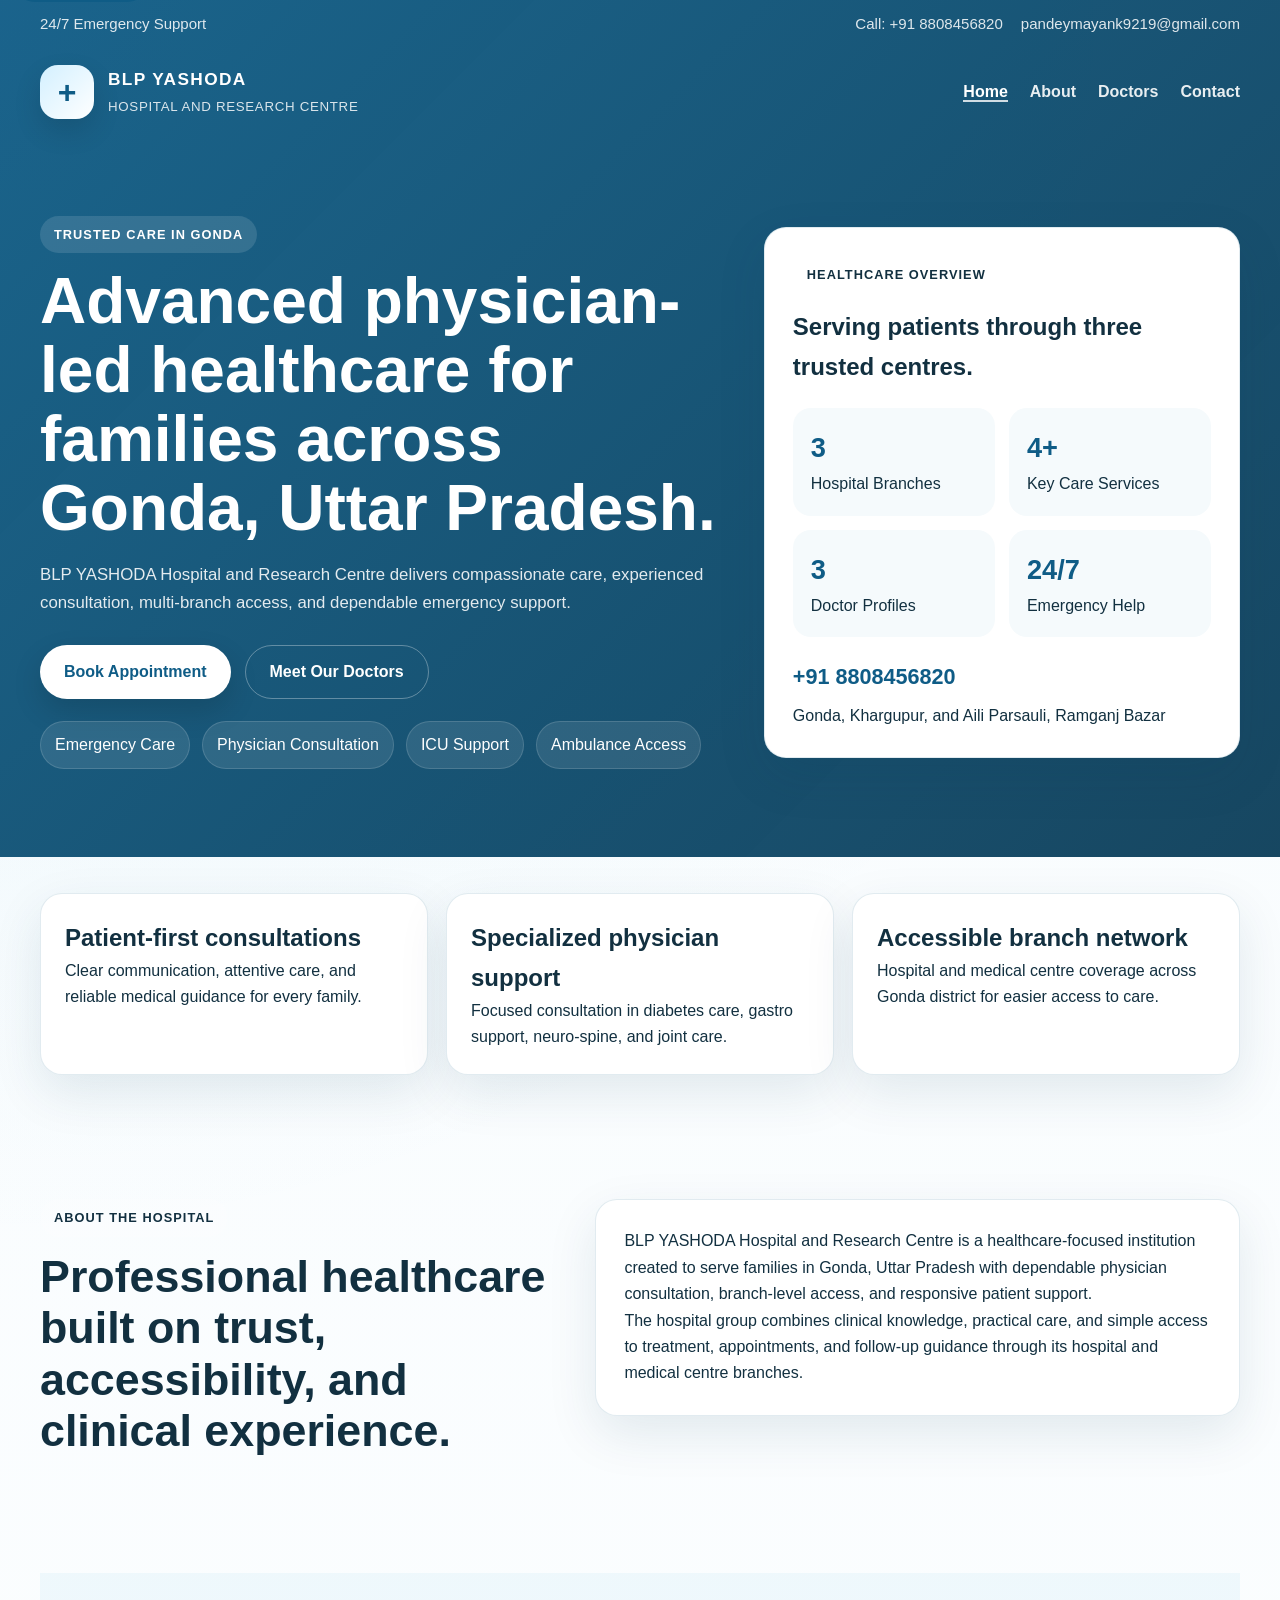
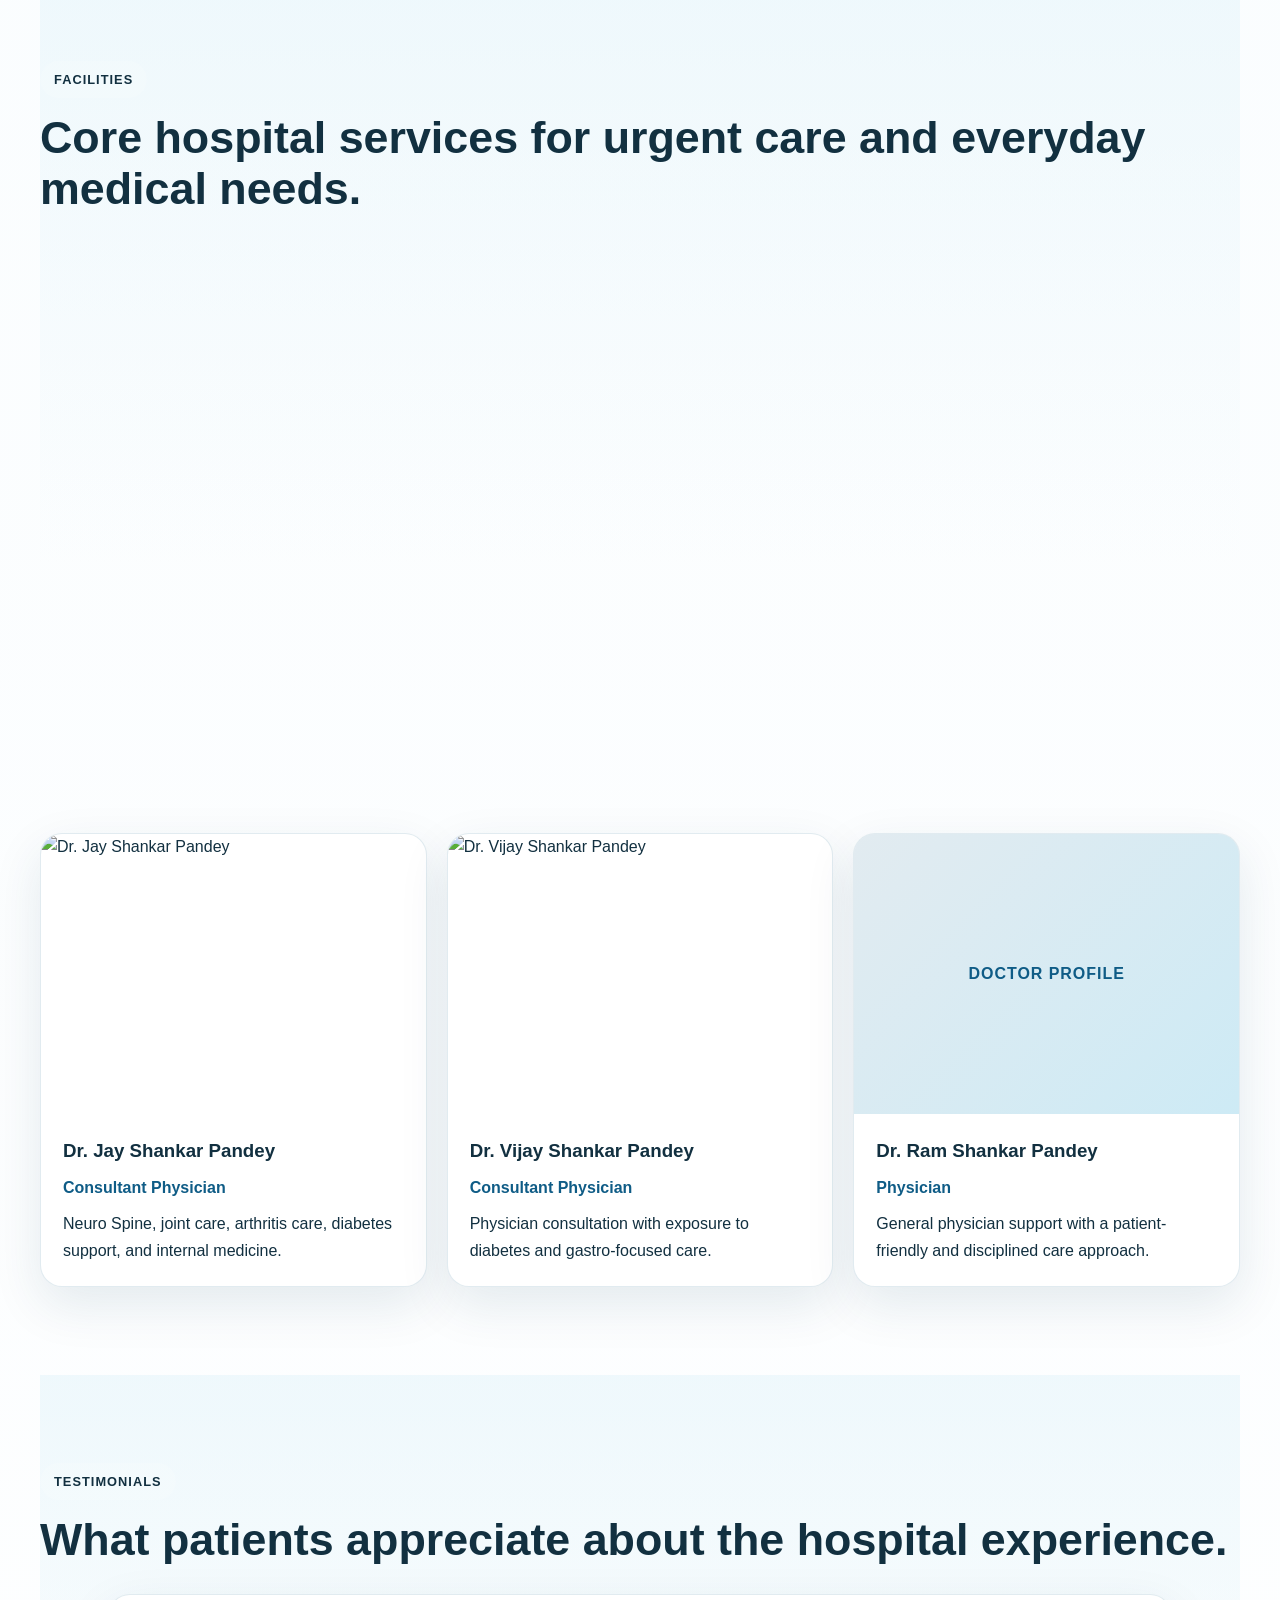
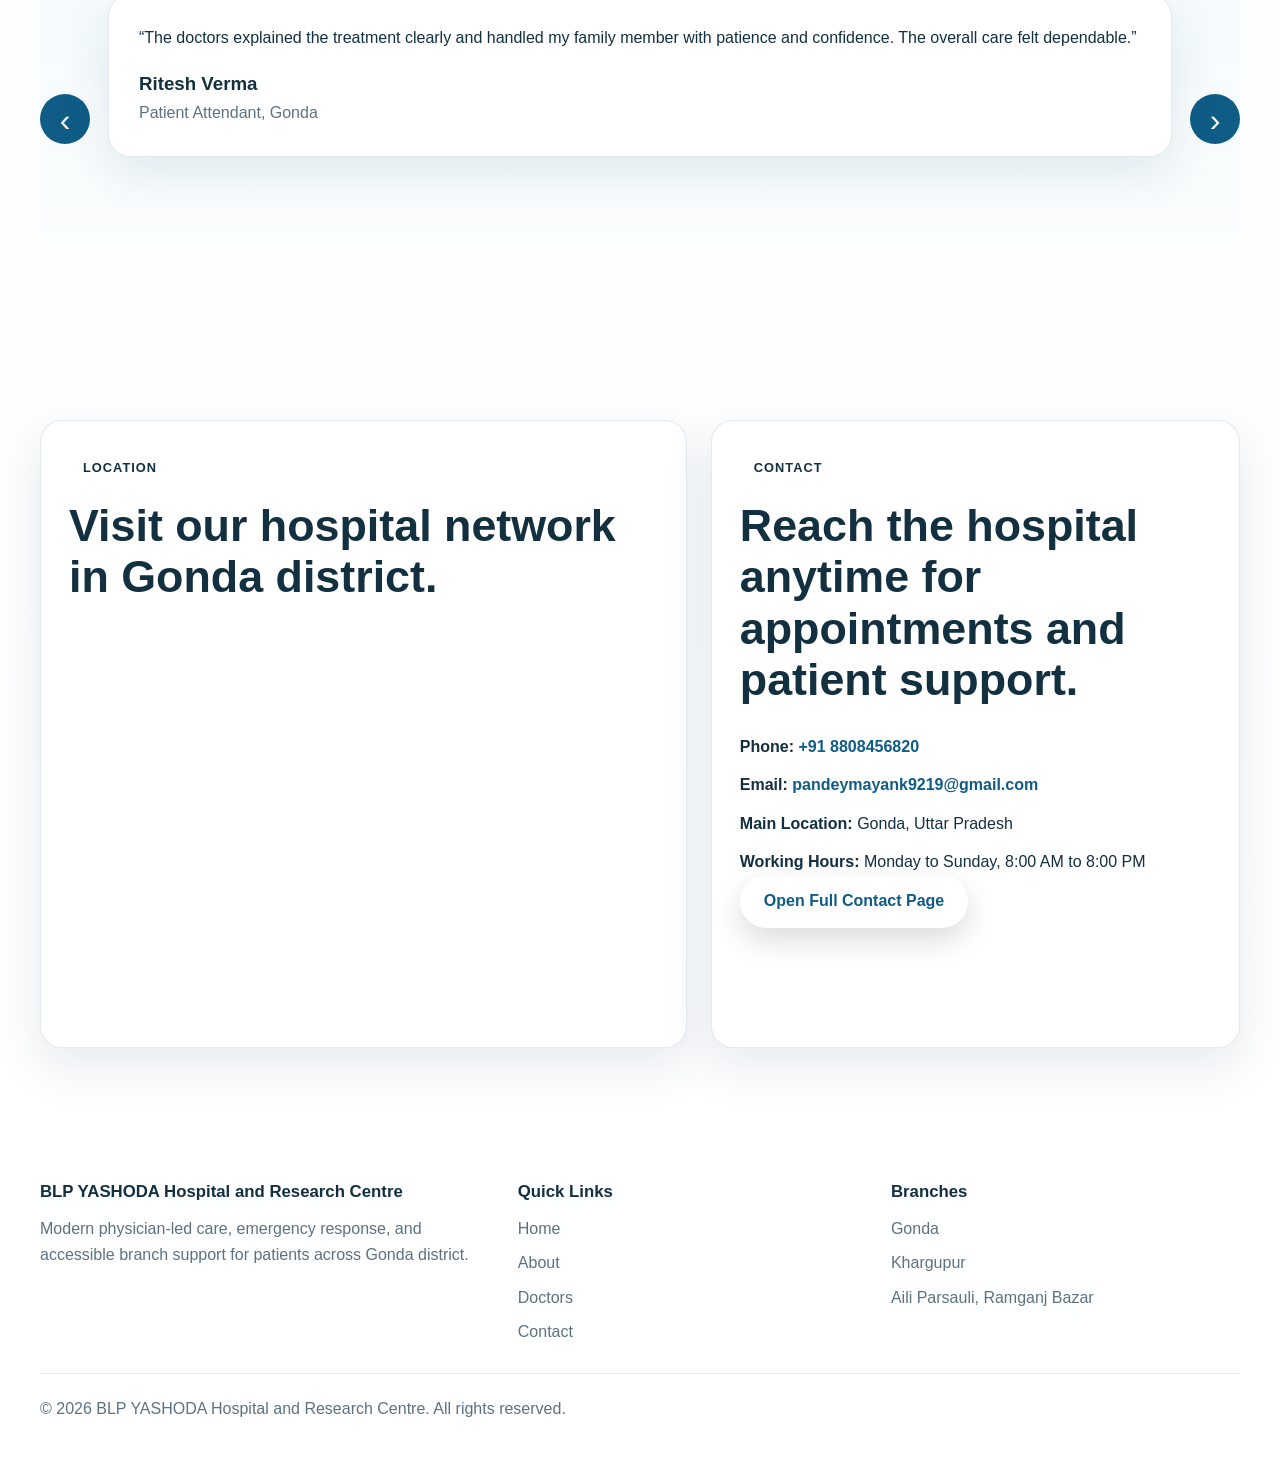
==== index.html @ 71843f6c "Add files via upload initial website upload" ====
<!DOCTYPE html>
<html lang="en">
  <head>
    <meta charset="UTF-8" />
    <meta name="viewport" content="width=device-width, initial-scale=1.0" />
    <title>BLP YASHODA Hospital and Research Centre | Gonda, Uttar Pradesh</title>
    <meta
      name="description"
      content="BLP YASHODA Hospital and Research Centre in Gonda, Uttar Pradesh offers physician care, diabetes support, neuro-spine consultation, emergency care, ICU, pharmacy, and ambulance services."
    />
    <meta
      name="keywords"
      content="hospital in Gonda, BLP YASHODA Hospital, physician, emergency care, ICU, ambulance, medical centre"
    />
    <meta name="theme-color" content="#0f5c86" />
    <link rel="icon" type="image/svg+xml" href="favicon.svg" />
    <link rel="stylesheet" href="style.css" />
  </head>
  <body>
    <a class="skip-link" href="#main-content">Skip to content</a>

    <header class="site-header">
      <div class="topbar">
        <p>24/7 Emergency Support</p>
        <div class="topbar-links">
          <a href="tel:+918808456820">Call: +91 8808456820</a>
          <a href="mailto:pandeymayank9219@gmail.com">pandeymayank9219@gmail.com</a>
        </div>
      </div>

      <nav class="navbar">
        <a href="index.html" class="brand" aria-label="BLP YASHODA home">
          <span class="brand-icon" aria-hidden="true">+</span>
          <span>
            <strong>BLP YASHODA</strong>
            <small>Hospital and Research Centre</small>
          </span>
        </a>

        <button class="menu-toggle" id="menuToggle" aria-label="Toggle navigation">
          Menu
        </button>

        <ul class="nav-links" id="navLinks">
          <li><a href="index.html" aria-current="page">Home</a></li>
          <li><a href="about.html">About</a></li>
          <li><a href="doctors.html">Doctors</a></li>
          <li><a href="contact.html">Contact</a></li>
        </ul>
      </nav>

      <section class="hero section">
        <div class="hero-copy reveal">
          <p class="eyebrow">Trusted Care in Gonda</p>
          <h1>Advanced physician-led healthcare for families across Gonda, Uttar Pradesh.</h1>
          <p class="hero-description">
            BLP YASHODA Hospital and Research Centre delivers compassionate care,
            experienced consultation, multi-branch access, and dependable emergency support.
          </p>
          <div class="hero-actions">
            <a class="button button-primary" href="contact.html">Book Appointment</a>
            <a class="button button-secondary" href="doctors.html">Meet Our Doctors</a>
          </div>
          <div class="hero-points">
            <span>Emergency Care</span>
            <span>Physician Consultation</span>
            <span>ICU Support</span>
            <span>Ambulance Access</span>
          </div>
        </div>

        <aside class="hero-panel reveal">
          <div class="hero-panel-card">
            <p class="eyebrow">Healthcare Overview</p>
            <h2>Serving patients through three trusted centres.</h2>
            <div class="stats-grid">
              <article>
                <strong>3</strong>
                <span>Hospital Branches</span>
              </article>
              <article>
                <strong>4+</strong>
                <span>Key Care Services</span>
              </article>
              <article>
                <strong>3</strong>
                <span>Doctor Profiles</span>
              </article>
              <article>
                <strong>24/7</strong>
                <span>Emergency Help</span>
              </article>
            </div>
            <div class="hero-panel-contact">
              <a href="tel:+918808456820">+91 8808456820</a>
              <p>Gonda, Khargupur, and Aili Parsauli, Ramganj Bazar</p>
            </div>
          </div>
        </aside>
      </section>
    </header>

    <main id="main-content">
      <section class="trust-band section compact-section reveal">
        <article>
          <h2>Patient-first consultations</h2>
          <p>Clear communication, attentive care, and reliable medical guidance for every family.</p>
        </article>
        <article>
          <h2>Specialized physician support</h2>
          <p>Focused consultation in diabetes care, gastro support, neuro-spine, and joint care.</p>
        </article>
        <article>
          <h2>Accessible branch network</h2>
          <p>Hospital and medical centre coverage across Gonda district for easier access to care.</p>
        </article>
      </section>

      <section class="section section-split">
        <div class="section-heading reveal">
          <p class="eyebrow">About The Hospital</p>
          <h2>Professional healthcare built on trust, accessibility, and clinical experience.</h2>
        </div>
        <div class="content-card reveal">
          <p>
            BLP YASHODA Hospital and Research Centre is a healthcare-focused institution
            created to serve families in Gonda, Uttar Pradesh with dependable physician
            consultation, branch-level access, and responsive patient support.
          </p>
          <p>
            The hospital group combines clinical knowledge, practical care, and simple
            access to treatment, appointments, and follow-up guidance through its hospital
            and medical centre branches.
          </p>
        </div>
      </section>

      <section class="section facilities-section">
        <div class="section-heading reveal">
          <p class="eyebrow">Facilities</p>
          <h2>Core hospital services for urgent care and everyday medical needs.</h2>
        </div>
        <div class="facility-grid">
          <article class="feature-card reveal">
            <div class="feature-icon" aria-hidden="true">+</div>
            <h3>Emergency Service</h3>
            <p>Fast physician coordination and immediate support for urgent patient needs.</p>
          </article>
          <article class="feature-card reveal">
            <div class="feature-icon" aria-hidden="true">ICU</div>
            <h3>ICU Support</h3>
            <p>Care-ready support for serious medical conditions requiring close observation.</p>
          </article>
          <article class="feature-card reveal">
            <div class="feature-icon" aria-hidden="true">Rx</div>
            <h3>Pharmacy</h3>
            <p>Convenient medicine support for prescribed treatment and follow-up care.</p>
          </article>
          <article class="feature-card reveal">
            <div class="feature-icon" aria-hidden="true">Amb</div>
            <h3>Ambulance</h3>
            <p>Accessible transport support for emergency transfer and urgent patient movement.</p>
          </article>
        </div>
      </section>

      <section class="section doctors-preview">
        <div class="section-heading reveal">
          <p class="eyebrow">Doctors</p>
          <h2>Experienced doctors with strong physician and specialty backgrounds.</h2>
        </div>
        <div class="doctor-grid">
          <article class="doctor-card reveal">
            <img src="images/dr-jay-shankar-pandey.jpeg" alt="Dr. Jay Shankar Pandey" />
            <div class="doctor-card-body">
              <h3>Dr. Jay Shankar Pandey</h3>
              <p class="doctor-role">Consultant Physician</p>
              <p>Neuro Spine, joint care, arthritis care, diabetes support, and internal medicine.</p>
            </div>
          </article>
          <article class="doctor-card reveal">
            <img src="images/dr-vijay-shankar-pandey.jpeg" alt="Dr. Vijay Shankar Pandey" />
            <div class="doctor-card-body">
              <h3>Dr. Vijay Shankar Pandey</h3>
              <p class="doctor-role">Consultant Physician</p>
              <p>Physician consultation with exposure to diabetes and gastro-focused care.</p>
            </div>
          </article>
          <article class="doctor-card reveal">
            <div class="doctor-photo-placeholder" aria-hidden="true">Doctor Profile</div>
            <div class="doctor-card-body">
              <h3>Dr. Ram Shankar Pandey</h3>
              <p class="doctor-role">Physician</p>
              <p>General physician support with a patient-friendly and disciplined care approach.</p>
            </div>
          </article>
        </div>
      </section>

      <section class="section testimonials-section">
        <div class="section-heading reveal">
          <p class="eyebrow">Testimonials</p>
          <h2>What patients appreciate about the hospital experience.</h2>
        </div>
        <div class="testimonial-slider reveal" aria-label="Patient testimonials">
          <button class="slider-button" id="prevTestimonial" aria-label="Previous testimonial">
            ‹
          </button>
          <div class="testimonial-track" id="testimonialTrack">
            <article class="testimonial-card is-active">
              <p>
                “The doctors explained the treatment clearly and handled my family member
                with patience and confidence. The overall care felt dependable.”
              </p>
              <h3>Ritesh Verma</h3>
              <span>Patient Attendant, Gonda</span>
            </article>
            <article class="testimonial-card">
              <p>
                “We received quick consultation and proper guidance. The hospital staff
                remained supportive from first checkup to follow-up.”
              </p>
              <h3>Shalini Mishra</h3>
              <span>Patient Family Member, Khargupur</span>
            </article>
            <article class="testimonial-card">
              <p>
                “Accessible branches and a professional medical approach made it easier
                for us to continue treatment without confusion.”
              </p>
              <h3>Amit Pandey</h3>
              <span>Local Resident, Ramganj Bazar</span>
            </article>
          </div>
          <button class="slider-button" id="nextTestimonial" aria-label="Next testimonial">
            ›
          </button>
        </div>
      </section>

      <section class="section map-and-contact">
        <div class="map-card reveal">
          <div class="section-heading">
            <p class="eyebrow">Location</p>
            <h2>Visit our hospital network in Gonda district.</h2>
          </div>
          <iframe
            title="BLP YASHODA Hospital location map"
            src="https://www.google.com/maps?q=Gonda%20Uttar%20Pradesh&output=embed"
            loading="lazy"
            referrerpolicy="no-referrer-when-downgrade"
          ></iframe>
        </div>

        <div class="contact-summary reveal">
          <div class="section-heading">
            <p class="eyebrow">Contact</p>
            <h2>Reach the hospital anytime for appointments and patient support.</h2>
          </div>
          <ul class="contact-list">
            <li><strong>Phone:</strong> <a href="tel:+918808456820">+91 8808456820</a></li>
            <li>
              <strong>Email:</strong>
              <a href="mailto:pandeymayank9219@gmail.com">pandeymayank9219@gmail.com</a>
            </li>
            <li><strong>Main Location:</strong> Gonda, Uttar Pradesh</li>
            <li><strong>Working Hours:</strong> Monday to Sunday, 8:00 AM to 8:00 PM</li>
          </ul>
          <a class="button button-primary" href="contact.html">Open Full Contact Page</a>
        </div>
      </section>
    </main>

    <footer class="site-footer">
      <div class="footer-grid">
        <section>
          <h2>BLP YASHODA Hospital and Research Centre</h2>
          <p>
            Modern physician-led care, emergency response, and accessible branch
            support for patients across Gonda district.
          </p>
        </section>
        <section>
          <h2>Quick Links</h2>
          <a href="index.html">Home</a>
          <a href="about.html">About</a>
          <a href="doctors.html">Doctors</a>
          <a href="contact.html">Contact</a>
        </section>
        <section>
          <h2>Branches</h2>
          <p>Gonda</p>
          <p>Khargupur</p>
          <p>Aili Parsauli, Ramganj Bazar</p>
        </section>
      </div>
      <p class="footer-note">© 2026 BLP YASHODA Hospital and Research Centre. All rights reserved.</p>
    </footer>

    <script src="script.js"></script>
  </body>
</html>
---- style.css ----
:root {
  --primary: #0f5c86;
  --primary-dark: #083b57;
  --secondary: #1da1d2;
  --accent: #e9f6fb;
  --surface: #ffffff;
  --surface-muted: #f5fafc;
  --text: #123040;
  --text-soft: #5d7280;
  --border: rgba(15, 92, 134, 0.12);
  --shadow: 0 18px 50px rgba(8, 59, 87, 0.1);
  --radius: 22px;
  --container: 1200px;
}

* {
  box-sizing: border-box;
  margin: 0;
  padding: 0;
}

html {
  scroll-behavior: smooth;
}

body {
  font-family: "Segoe UI", Tahoma, Geneva, Verdana, sans-serif;
  color: var(--text);
  background:
    radial-gradient(circle at top left, rgba(29, 161, 210, 0.08), transparent 26%),
    linear-gradient(180deg, #f8fcfe 0%, #ffffff 100%);
  line-height: 1.65;
}

img {
  max-width: 100%;
  display: block;
}

a {
  color: inherit;
  text-decoration: none;
}

button,
input,
select,
textarea {
  font: inherit;
}

.skip-link {
  position: absolute;
  left: 12px;
  top: -44px;
  z-index: 1000;
  padding: 10px 16px;
  border-radius: 999px;
  background: var(--primary);
  color: #fff;
}

.skip-link:focus {
  top: 12px;
}

.site-header {
  background:
    linear-gradient(135deg, rgba(15, 92, 134, 0.95), rgba(8, 59, 87, 0.94)),
    radial-gradient(circle at top right, rgba(255, 255, 255, 0.08), transparent 30%);
  color: #fff;
}

.site-header-inner {
  padding-bottom: 24px;
}

.topbar,
.navbar,
.section,
.site-footer {
  width: min(var(--container), calc(100% - 32px));
  margin: 0 auto;
}

.topbar {
  display: flex;
  justify-content: space-between;
  align-items: center;
  gap: 20px;
  padding: 12px 0;
  font-size: 0.94rem;
  color: rgba(255, 255, 255, 0.86);
}

.topbar-links {
  display: flex;
  gap: 18px;
  flex-wrap: wrap;
}

.navbar {
  display: flex;
  justify-content: space-between;
  align-items: center;
  gap: 28px;
  padding: 16px 0 8px;
}

.brand {
  display: flex;
  align-items: center;
  gap: 14px;
}

.brand strong {
  display: block;
  letter-spacing: 0.08em;
  font-size: 1.08rem;
}

.brand small {
  color: rgba(255, 255, 255, 0.84);
  letter-spacing: 0.05em;
  text-transform: uppercase;
}

.brand-icon {
  display: grid;
  place-items: center;
  width: 54px;
  height: 54px;
  border-radius: 18px;
  background: linear-gradient(135deg, #d3f0ff, #ffffff);
  color: var(--primary);
  font-size: 2rem;
  font-weight: 800;
  box-shadow: 0 12px 28px rgba(0, 0, 0, 0.12);
}

.nav-links {
  display: flex;
  list-style: none;
  gap: 22px;
  align-items: center;
}

.nav-links a {
  color: rgba(255, 255, 255, 0.9);
  font-weight: 600;
}

.nav-links a[aria-current="page"] {
  color: #fff;
  border-bottom: 2px solid rgba(255, 255, 255, 0.8);
}

.menu-toggle {
  display: none;
  border: 1px solid rgba(255, 255, 255, 0.28);
  background: transparent;
  color: #fff;
  border-radius: 999px;
  padding: 10px 16px;
  cursor: pointer;
}

.section {
  padding: 88px 0;
}

.compact-section {
  padding-top: 36px;
  padding-bottom: 36px;
}

.hero {
  display: grid;
  grid-template-columns: 1.3fr 0.9fr;
  gap: 36px;
  align-items: center;
}

.hero-copy h1,
.inner-hero-copy h1 {
  font-size: clamp(2.4rem, 5vw, 4.5rem);
  line-height: 1.08;
  margin-bottom: 18px;
}

.hero-description,
.inner-hero-copy p:last-child {
  max-width: 720px;
  color: rgba(255, 255, 255, 0.88);
  font-size: 1.05rem;
}

.eyebrow {
  display: inline-flex;
  align-items: center;
  gap: 8px;
  margin-bottom: 14px;
  border-radius: 999px;
  background: rgba(255, 255, 255, 0.12);
  padding: 8px 14px;
  text-transform: uppercase;
  letter-spacing: 0.08em;
  font-size: 0.8rem;
  font-weight: 700;
}

.section-heading {
  margin-bottom: 28px;
}

.section-heading h2 {
  font-size: clamp(1.8rem, 4vw, 2.8rem);
  line-height: 1.15;
}

.hero-actions,
.cta-actions {
  display: flex;
  gap: 14px;
  flex-wrap: wrap;
  margin-top: 28px;
}

.button {
  display: inline-flex;
  align-items: center;
  justify-content: center;
  padding: 13px 24px;
  border-radius: 999px;
  font-weight: 700;
  transition: transform 0.2s ease, box-shadow 0.2s ease, background 0.2s ease;
}

.button:hover {
  transform: translateY(-2px);
}

.button-primary {
  background: #fff;
  color: var(--primary);
  box-shadow: 0 12px 30px rgba(0, 0, 0, 0.14);
}

.button-secondary {
  border: 1px solid rgba(255, 255, 255, 0.32);
  color: #fff;
}

.alt-outline {
  border-color: rgba(15, 92, 134, 0.24);
  color: var(--primary);
  background: transparent;
}

.hero-points {
  display: flex;
  flex-wrap: wrap;
  gap: 12px;
  margin-top: 22px;
}

.hero-points span {
  border-radius: 999px;
  padding: 10px 14px;
  background: rgba(255, 255, 255, 0.1);
  border: 1px solid rgba(255, 255, 255, 0.14);
}

.hero-panel-card,
.content-card,
.feature-card,
.doctor-card,
.testimonial-card,
.contact-summary,
.map-card,
.appointment-panel,
.contact-panel,
.branch-card,
.faq-card,
.doctor-profile-card,
.cta-card,
.trust-band article {
  background: var(--surface);
  border: 1px solid var(--border);
  border-radius: var(--radius);
  box-shadow: var(--shadow);
}

.hero-panel-card {
  padding: 28px;
  color: var(--text);
}

.stats-grid {
  display: grid;
  grid-template-columns: repeat(2, 1fr);
  gap: 14px;
  margin-top: 22px;
}

.stats-grid article {
  background: var(--surface-muted);
  border-radius: 18px;
  padding: 18px;
}

.stats-grid strong {
  display: block;
  color: var(--primary);
  font-size: 1.7rem;
}

.hero-panel-contact {
  margin-top: 22px;
}

.hero-panel-contact a {
  display: inline-block;
  font-size: 1.35rem;
  font-weight: 800;
  color: var(--primary);
  margin-bottom: 8px;
}

.trust-band {
  display: grid;
  grid-template-columns: repeat(3, 1fr);
  gap: 18px;
}

.trust-band article {
  padding: 24px;
}

.section-split {
  display: grid;
  grid-template-columns: 0.9fr 1.1fr;
  gap: 28px;
  align-items: start;
}

.content-card {
  padding: 28px;
}

.facilities-section,
.testimonials-section,
.faq-section {
  background: linear-gradient(180deg, rgba(233, 246, 251, 0.7), rgba(255, 255, 255, 0));
}

.facility-grid,
.doctor-grid,
.faq-grid {
  display: grid;
  grid-template-columns: repeat(4, 1fr);
  gap: 20px;
}

.feature-card,
.doctor-card,
.faq-card {
  padding: 24px;
}

.feature-icon {
  display: inline-grid;
  place-items: center;
  width: 56px;
  height: 56px;
  border-radius: 18px;
  margin-bottom: 16px;
  background: linear-gradient(135deg, var(--primary), var(--secondary));
  color: #fff;
  font-weight: 800;
}

.doctor-grid {
  grid-template-columns: repeat(3, 1fr);
}

.doctor-card {
  overflow: hidden;
  padding: 0;
}

.doctor-card img {
  width: 100%;
  height: 280px;
  object-fit: cover;
  object-position: center top;
}

.doctor-card-body {
  padding: 22px;
}

.doctor-role {
  color: var(--primary);
  font-weight: 700;
  margin: 8px 0 10px;
}

.doctor-photo-placeholder {
  display: grid;
  place-items: center;
  min-height: 280px;
  background:
    linear-gradient(135deg, rgba(15, 92, 134, 0.12), rgba(29, 161, 210, 0.22));
  color: var(--primary);
  font-weight: 700;
  letter-spacing: 0.06em;
  text-transform: uppercase;
}

.doctor-photo-placeholder-large {
  min-height: 360px;
}

.testimonial-slider {
  display: grid;
  grid-template-columns: auto 1fr auto;
  gap: 18px;
  align-items: center;
}

.testimonial-track {
  position: relative;
  min-height: 250px;
}

.testimonial-card {
  position: absolute;
  inset: 0;
  padding: 30px;
  opacity: 0;
  transform: translateY(10px);
  transition: opacity 0.35s ease, transform 0.35s ease;
}

.testimonial-card.is-active {
  opacity: 1;
  transform: translateY(0);
  position: relative;
}

.testimonial-card h3 {
  margin-top: 18px;
}

.testimonial-card span {
  color: var(--text-soft);
}

.slider-button {
  width: 50px;
  height: 50px;
  border: none;
  border-radius: 50%;
  background: var(--primary);
  color: #fff;
  font-size: 2rem;
  cursor: pointer;
}

.map-and-contact,
.contact-page-grid {
  display: grid;
  grid-template-columns: 1.1fr 0.9fr;
  gap: 24px;
}

.map-card,
.contact-summary,
.appointment-panel,
.contact-panel {
  padding: 28px;
}

.map-card iframe {
  width: 100%;
  min-height: 380px;
  border: 0;
  border-radius: 20px;
}

.contact-list,
.detail-list {
  list-style: none;
  display: grid;
  gap: 12px;
}

.contact-list a {
  color: var(--primary);
  font-weight: 600;
}

.branch-grid {
  display: grid;
  grid-template-columns: repeat(3, 1fr);
  gap: 20px;
}

.branch-card {
  padding: 24px;
}

.form-grid {
  display: grid;
  grid-template-columns: repeat(2, 1fr);
  gap: 18px;
}

.form-grid label {
  display: grid;
  gap: 8px;
  color: var(--text);
  font-weight: 600;
}

.form-full {
  grid-column: 1 / -1;
}

.appointment-form input,
.appointment-form select,
.appointment-form textarea {
  border: 1px solid rgba(18, 48, 64, 0.12);
  border-radius: 16px;
  padding: 14px 16px;
  background: #fff;
}

.appointment-form input:focus,
.appointment-form select:focus,
.appointment-form textarea:focus {
  outline: 2px solid rgba(29, 161, 210, 0.22);
  border-color: rgba(15, 92, 134, 0.26);
}

.full-width {
  width: 100%;
  margin-top: 18px;
}

.form-message {
  min-height: 24px;
  margin-top: 14px;
  color: var(--primary);
  font-weight: 700;
}

.emergency-box {
  margin-top: 24px;
  padding: 24px;
  border-radius: 20px;
  background: linear-gradient(135deg, rgba(15, 92, 134, 0.08), rgba(29, 161, 210, 0.14));
}

.doctors-page-grid {
  display: grid;
  gap: 24px;
}

.doctor-profile-card {
  display: grid;
  grid-template-columns: 280px 1fr;
  gap: 24px;
  padding: 24px;
}

.doctor-profile-card img {
  width: 100%;
  height: 360px;
  object-fit: cover;
  border-radius: 18px;
}

.doctor-profile-content h2 {
  margin-bottom: 6px;
}

.cta-card {
  padding: 28px 30px;
  display: grid;
  grid-template-columns: 1.2fr 0.8fr;
  gap: 20px;
  align-items: center;
}

.site-footer {
  padding: 42px 0 34px;
}

.footer-grid {
  display: grid;
  grid-template-columns: 1.3fr 1fr 1fr;
  gap: 24px;
}

.footer-grid h2 {
  font-size: 1.05rem;
  margin-bottom: 10px;
}

.footer-grid a,
.footer-grid p {
  display: block;
  color: var(--text-soft);
  margin-top: 8px;
}

.footer-note {
  margin-top: 28px;
  padding-top: 22px;
  border-top: 1px solid var(--border);
  color: var(--text-soft);
}

.reveal {
  opacity: 0;
  transform: translateY(28px);
  transition: opacity 0.55s ease, transform 0.55s ease;
}

.reveal.is-visible {
  opacity: 1;
  transform: translateY(0);
}

@media (max-width: 1100px) {
  .hero,
  .map-and-contact,
  .contact-page-grid,
  .section-split,
  .cta-card,
  .doctor-profile-card {
    grid-template-columns: 1fr;
  }

  .facility-grid,
  .faq-grid {
    grid-template-columns: repeat(2, 1fr);
  }

  .doctor-grid,
  .branch-grid,
  .footer-grid,
  .trust-band {
    grid-template-columns: 1fr;
  }
}

@media (max-width: 760px) {
  .topbar,
  .navbar {
    flex-direction: column;
    align-items: flex-start;
  }

  .menu-toggle {
    display: inline-flex;
  }

  .nav-links {
    display: none;
    width: 100%;
    flex-direction: column;
    align-items: flex-start;
    padding: 16px;
    background: rgba(8, 59, 87, 0.94);
    border-radius: 18px;
  }

  .nav-links.open {
    display: flex;
  }

  .topbar-links,
  .hero-actions,
  .cta-actions {
    flex-direction: column;
    align-items: stretch;
  }

  .form-grid,
  .facility-grid,
  .doctor-grid,
  .faq-grid,
  .stats-grid {
    grid-template-columns: 1fr;
  }

  .testimonial-slider {
    grid-template-columns: 1fr;
  }

  .slider-button {
    justify-self: center;
  }

  .section {
    padding: 72px 0;
  }

  .hero-copy h1,
  .inner-hero-copy h1 {
    font-size: 2.2rem;
  }
}
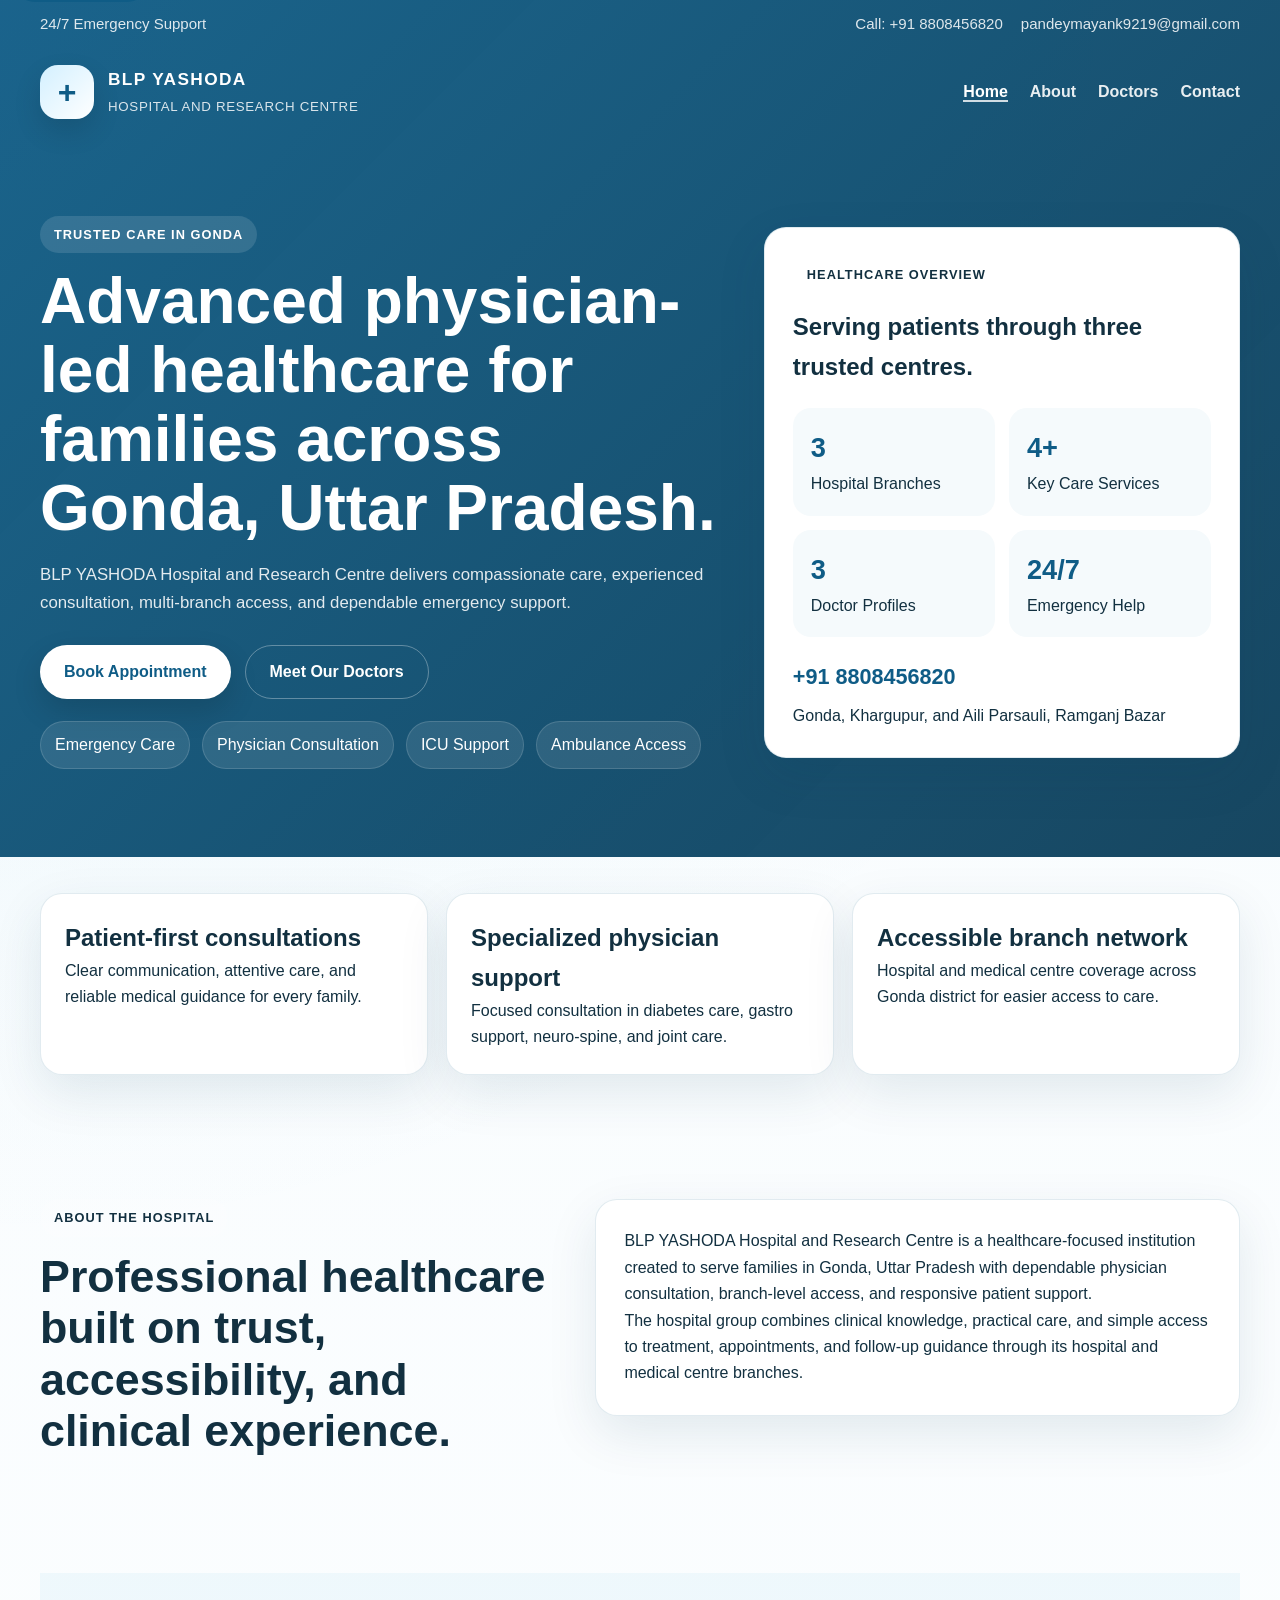
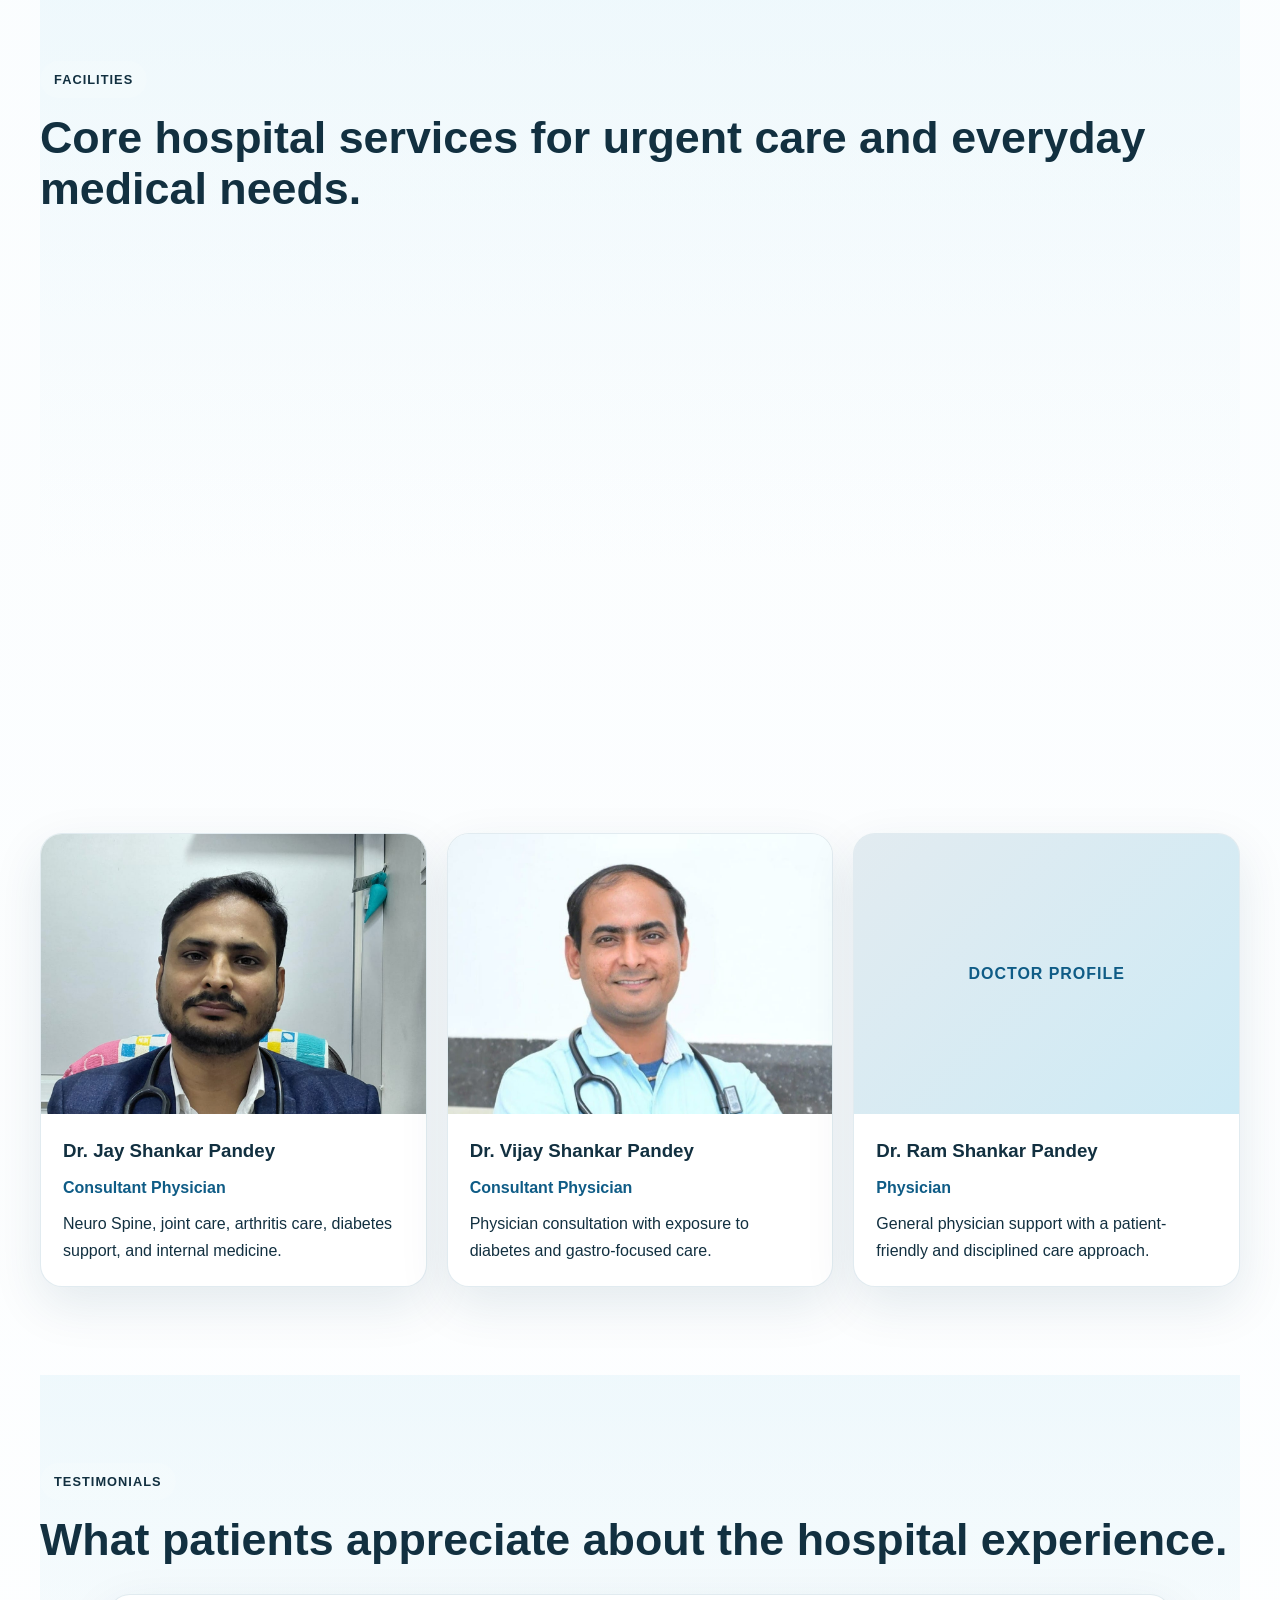
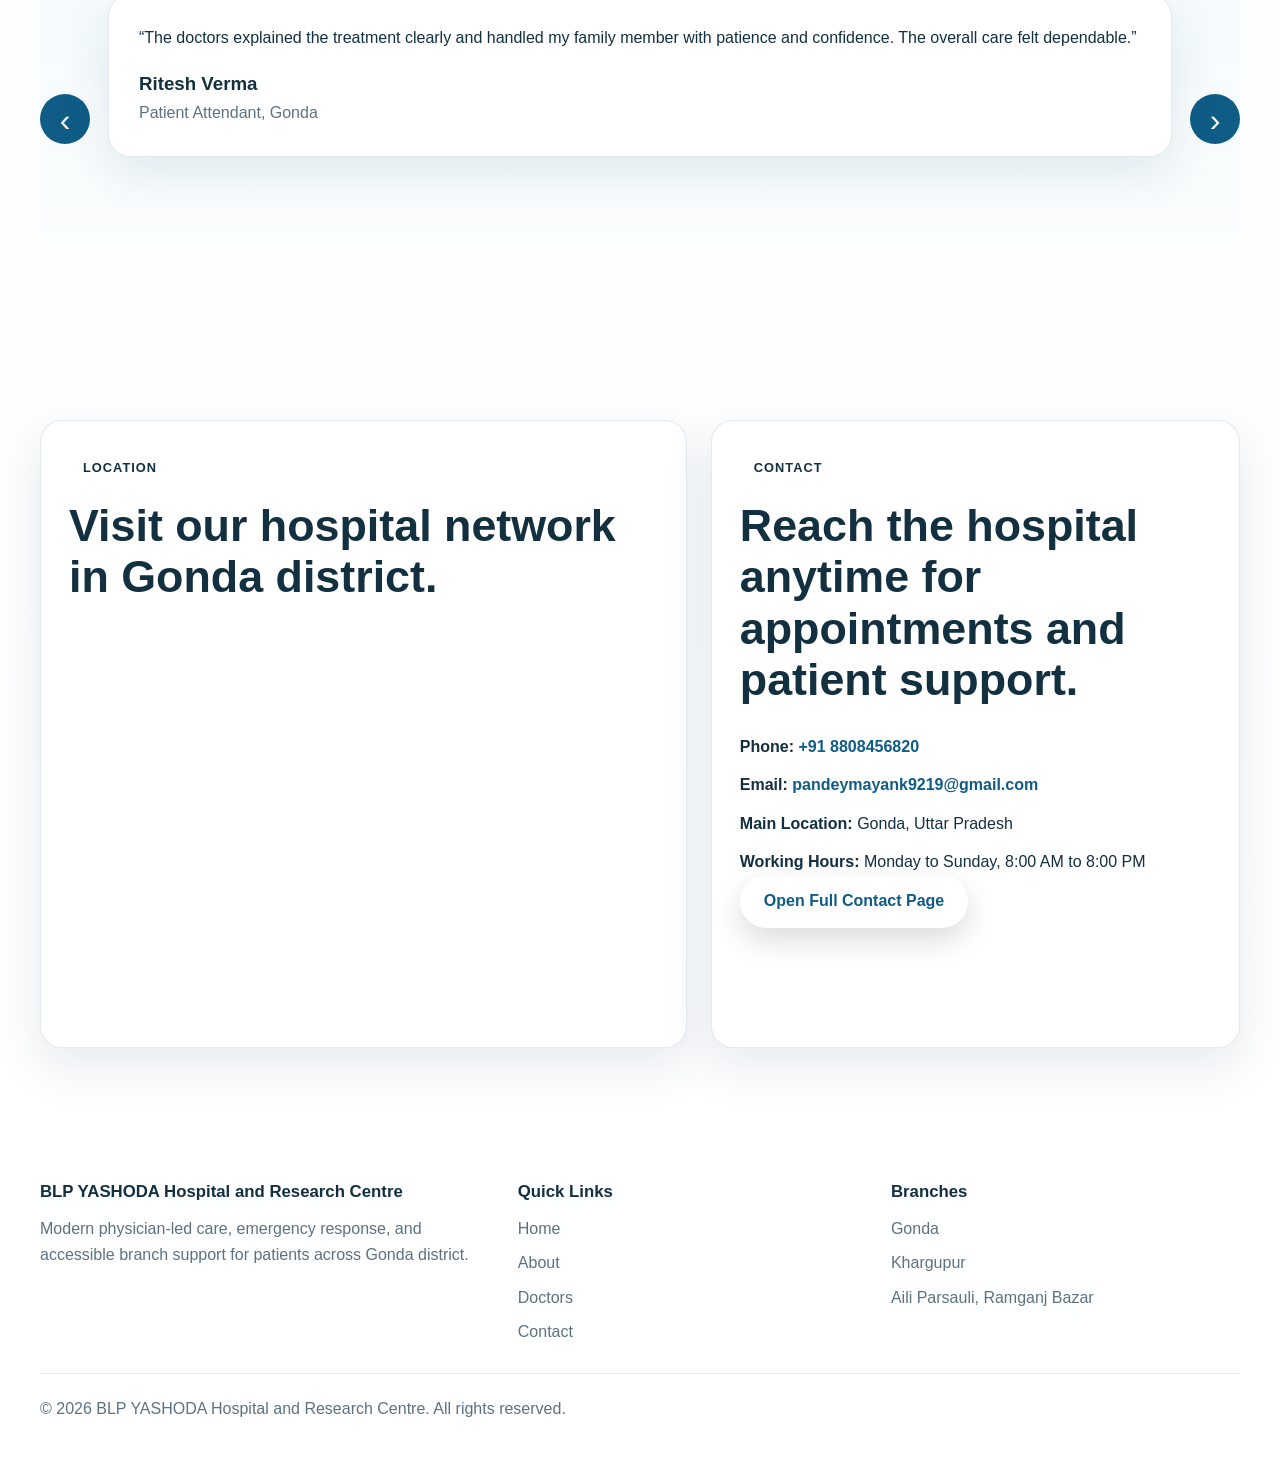
==== commit 532e78bb: "Add files via upload initial file upload" ====
--- a/index.html
+++ b/index.html
@@ -171,7 +171,11 @@
         </div>
         <div class="doctor-grid">
           <article class="doctor-card reveal">
-            <img src="images/dr-jay-shankar-pandey.jpeg" alt="Dr. Jay Shankar Pandey" />
+            <img
+              src="dr-jay-shankar-pandey.jpeg"
+              alt="Dr. Jay Shankar Pandey"
+              loading="lazy"
+            />
             <div class="doctor-card-body">
               <h3>Dr. Jay Shankar Pandey</h3>
               <p class="doctor-role">Consultant Physician</p>
@@ -179,7 +183,11 @@
             </div>
           </article>
           <article class="doctor-card reveal">
-            <img src="images/dr-vijay-shankar-pandey.jpeg" alt="Dr. Vijay Shankar Pandey" />
+            <img
+              src="dr-vijay-shankar-pandey.jpeg"
+              alt="Dr. Vijay Shankar Pandey"
+              loading="lazy"
+            />
             <div class="doctor-card-body">
               <h3>Dr. Vijay Shankar Pandey</h3>
               <p class="doctor-role">Consultant Physician</p>
--- a/style.css
+++ b/style.css
@@ -396,6 +396,12 @@
   object-position: center top;
 }
 
+.doctor-card img,
+.doctor-profile-card img {
+  max-width: 100%;
+  display: block;
+}
+
 .doctor-card-body {
   padding: 22px;
 }
